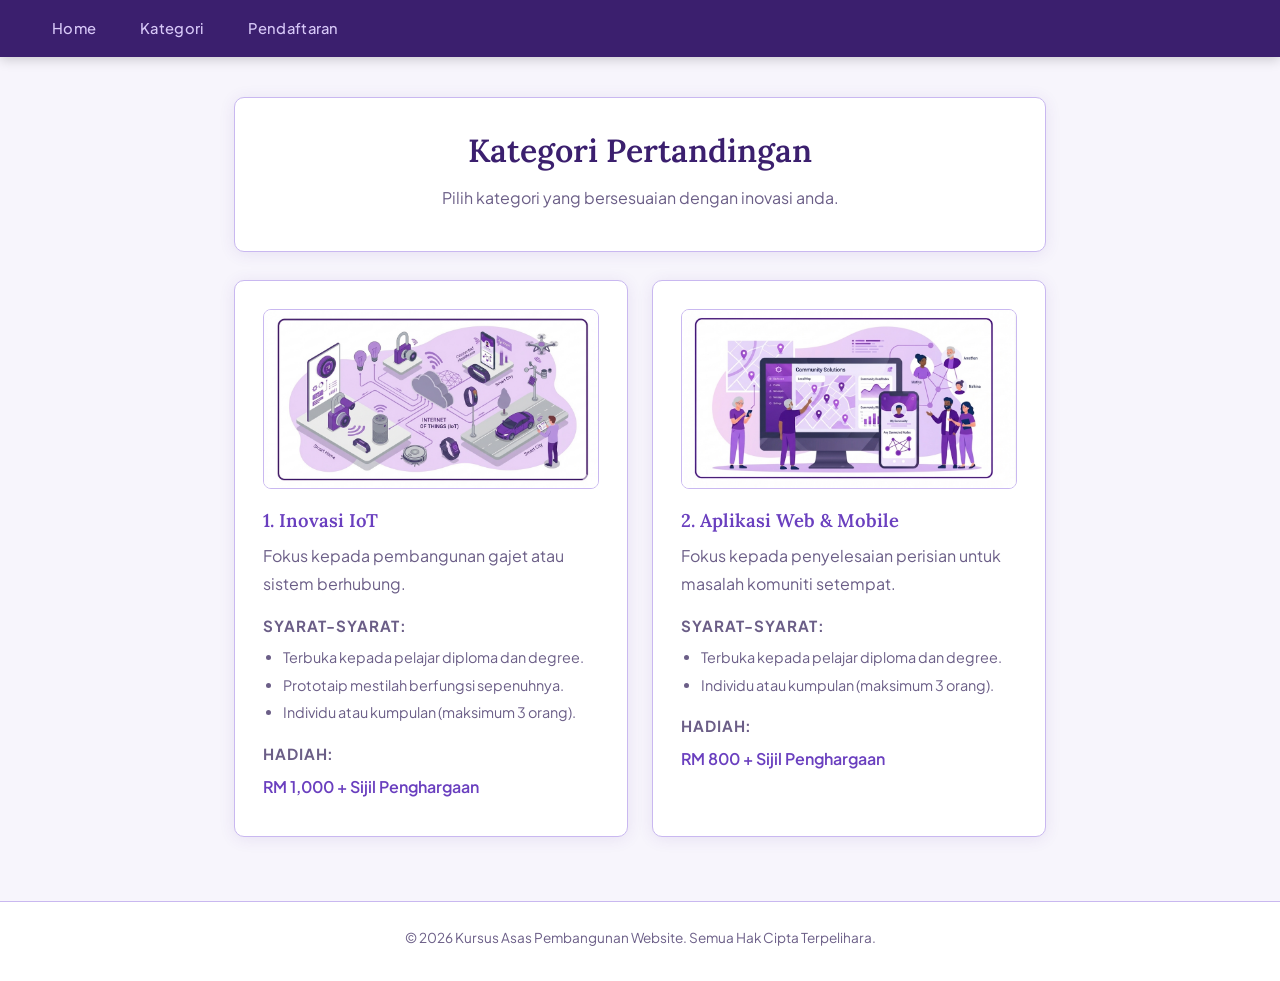
==== kategori.html @ 6e60af55 "Add files via upload" ====
<html>
<head>
    <meta charset="UTF-8">
    <meta name="viewport" content="width=device-width, initial-scale=1.0">
    <title>Kategori | Pertandingan Inovasi META 2026</title>
    <link rel="stylesheet" href="style.css">
</head>
<body>

    <header>
        <nav>
            <ul>
                <li><a href="index.html">Home</a></li>
                <li><a href="kategori.html">Kategori</a></li>
                <li><a href="daftar.html">Pendaftaran</a></li>
            </ul>
        </nav>
    </header>

    <main>
        <section id="tajuk-kategori">
            <h1>Kategori Pertandingan</h1>
            <p>Pilih kategori yang bersesuaian dengan inovasi anda.</p>
        </section>

        <div class="container-kategori">
            <article class="kad-kategori">
                <img src="iot.png" alt="Imej Kategori IoT">
                <h2>1. Inovasi IoT</h2>
                <p>Fokus kepada pembangunan gajet atau sistem berhubung.</p>
                <h3>Syarat-syarat:</h3>
                <ul>
                    <li>Terbuka kepada pelajar diploma dan degree.</li>
                    <li>Prototaip mestilah berfungsi sepenuhnya.</li>
                    <li>Individu atau kumpulan (maksimum 3 orang).</li>
                </ul>
                <h3>Hadiah:</h3>
                <p><strong>RM 1,000 + Sijil Penghargaan</strong></p>
            </article>

            <article class="kad-kategori">
                <img src="web-app.png" alt="Imej Kategori Web App">
                <h2>2. Aplikasi Web & Mobile</h2>
                <p>Fokus kepada penyelesaian perisian untuk masalah komuniti setempat.</p>
                <h3>Syarat-syarat:</h3>
                <ul>
                    <li>Terbuka kepada pelajar diploma dan degree.</li>
                    <li>Individu atau kumpulan (maksimum 3 orang).</li>
                </ul>
                <h3>Hadiah:</h3>
                <p><strong>RM 800 + Sijil Penghargaan</strong></p>
            </article>
        </div>   
    </main>

    <footer>
        <p>&copy; 2026 Kursus Asas Pembangunan Website. Semua Hak Cipta Terpelihara.</p>
    </footer>

</body>
</html>
---- style.css ----
@import url('https://fonts.googleapis.com/css2?family=Plus+Jakarta+Sans:wght@400;500;600;700&family=Lora:ital,wght@0,400;0,600;1,400&display=swap');

:root {
  --bg:           #f7f5fc;
  --surface:      #ffffff;
  --purple-dark:  #3b1f6e;
  --purple-mid:   #6a3fbf;
  --purple-light: #9b6fe8;
  --purple-tint:  #ede8fb;
  --purple-border:#c9b8f0;
  --text:         #1e1230;
  --text-muted:   #6b5e87;
  --accent:       #b87cff;
  --radius:       10px;
  --shadow:       0 2px 16px rgba(90, 50, 160, 0.10);
}

*, *::before, *::after { box-sizing: border-box; margin: 0; padding: 0; }

html { scroll-behavior: smooth; }

body {
  font-family: 'Plus Jakarta Sans', sans-serif;
  background-color: var(--bg);
  color: var(--text);
  font-size: 16px;
  line-height: 1.7;
}

header {
  background-color: var(--purple-dark);
  padding: 0 2rem;
  position: sticky;
  top: 0;
  z-index: 100;
  box-shadow: 0 2px 12px rgba(0,0,0,0.20);
}

nav ul {
  list-style: none;
  display: flex;
  gap: 0.25rem;
  padding: 0;
  margin: 0;
}

nav ul li a {
  display: block;
  padding: 1rem 1.25rem;
  color: #d8c9f8;
  text-decoration: none;
  font-weight: 500;
  font-size: 0.92rem;
  letter-spacing: 0.02em;
  transition: color 0.2s, background 0.2s;
  border-radius: var(--radius);
}

nav ul li a:hover {
  color: #fff;
  background: rgba(255,255,255,0.10);
}

main {
  max-width: 860px;
  margin: 0 auto;
  padding: 2.5rem 1.5rem 4rem;
}

section {
  background: var(--surface);
  border-radius: var(--radius);
  padding: 2rem 2.25rem;
  margin-bottom: 1.75rem;
  border: 1px solid var(--purple-border);
  box-shadow: var(--shadow);
}

h1 {
  font-family: 'Lora', serif;
  font-size: 2rem;
  font-weight: 600;
  color: var(--purple-dark);
  margin-bottom: 0.75rem;
  line-height: 1.3;
}

h2 {
  font-family: 'Lora', serif;
  font-size: 1.35rem;
  font-weight: 600;
  color: var(--purple-mid);
  margin-bottom: 0.75rem;
}

h3 {
  font-size: 0.95rem;
  font-weight: 700;
  color: var(--text-muted);
  text-transform: uppercase;
  letter-spacing: 0.06em;
  margin: 1rem 0 0.4rem;
}

p { color: var(--text-muted); margin-bottom: 0.5rem; }

p strong {
  color: var(--purple-dark);
  font-weight: 600;
}

hr {
  border: none;
  border-top: 2px dashed var(--purple-border);
  margin: 0.25rem 0 1.75rem;
  opacity: 0.6;
}

#maklumat-pertandingan img {
  width: 100%;
  border-radius: var(--radius);
  margin-top: 1.25rem;
  border: 2px solid var(--purple-border);
  object-fit: cover;
}

#countdown {
  text-align: center;
  background: linear-gradient(135deg, var(--purple-dark) 0%, var(--purple-mid) 100%);
  border: none;
}

#countdown h2 {
  color: #d8c9f8;
  font-size: 1.1rem;
  letter-spacing: 0.05em;
  text-transform: uppercase;
  margin-bottom: 1rem;
}

#timer-display p {
  font-size: 1.75rem;
  font-weight: 700;
  color: #fff;
  letter-spacing: 0.04em;
}

#peserta {
  display: flex;
  align-items: center;
  gap: 1rem;
  background: var(--purple-tint);
  border-color: var(--purple-border);
}

#peserta h2 { margin-bottom: 0; }

#peserta p {
  margin: 0;
  font-size: 1rem;
  color: var(--text-muted);
}

#bilangan-peserta {
  font-size: 1.5rem;
  font-weight: 700;
  color: var(--purple-mid);
}

.map-container {
  border-radius: var(--radius);
  overflow: hidden;
  border: 2px solid var(--purple-border);
  margin-top: 1rem;
}

.map-container iframe {
  display: block;
  width: 100%;
  height: 360px;
}

#tajuk-kategori {
  text-align: center;
}

.container-kategori {
  display: grid;
  grid-template-columns: repeat(auto-fit, minmax(280px, 1fr));
  gap: 1.5rem;
  margin-top: 0.5rem;
}

.kad-kategori {
  background: var(--surface);
  border: 1px solid var(--purple-border);
  border-radius: var(--radius);
  padding: 1.75rem;
  box-shadow: var(--shadow);
  transition: transform 0.2s, box-shadow 0.2s;
}

.kad-kategori:hover {
  transform: translateY(-3px);
  box-shadow: 0 6px 24px rgba(90, 50, 160, 0.18);
}

.kad-kategori img {
  width: 100%;
  height: 180px;
  object-fit: cover;
  border-radius: calc(var(--radius) - 2px);
  margin-bottom: 1rem;
  border: 1px solid var(--purple-border);
}

.kad-kategori h2 {
  font-size: 1.15rem;
  margin-bottom: 0.4rem;
}

.kad-kategori ul {
  padding-left: 1.25rem;
  margin-bottom: 0.5rem;
}

.kad-kategori ul li {
  color: var(--text-muted);
  font-size: 0.9rem;
  margin-bottom: 0.2rem;
}

.kad-kategori p strong {
  color: var(--purple-mid);
  font-size: 1rem;
}

#pendaftaran-header {
  text-align: center;
}

#pendaftaran-header img {
  display: block;
  margin: 0 auto 0.5rem;
}

#form-container {
  padding: 1.5rem;
}

.google-form iframe {
  border-radius: var(--radius);
  border: 2px solid var(--purple-border);
  display: block;
}

footer {
  text-align: center;
  padding: 1.5rem;
  font-size: 0.85rem;
  color: var(--text-muted);
  border-top: 1px solid var(--purple-border);
  background: var(--surface);
}

@media (max-width: 600px) {
  main { padding: 1.5rem 1rem 3rem; }
  h1 { font-size: 1.5rem; }
  section { padding: 1.5rem 1.25rem; }
  #timer-display p { font-size: 1.2rem; }
  .container-kategori { grid-template-columns: 1fr; }
}
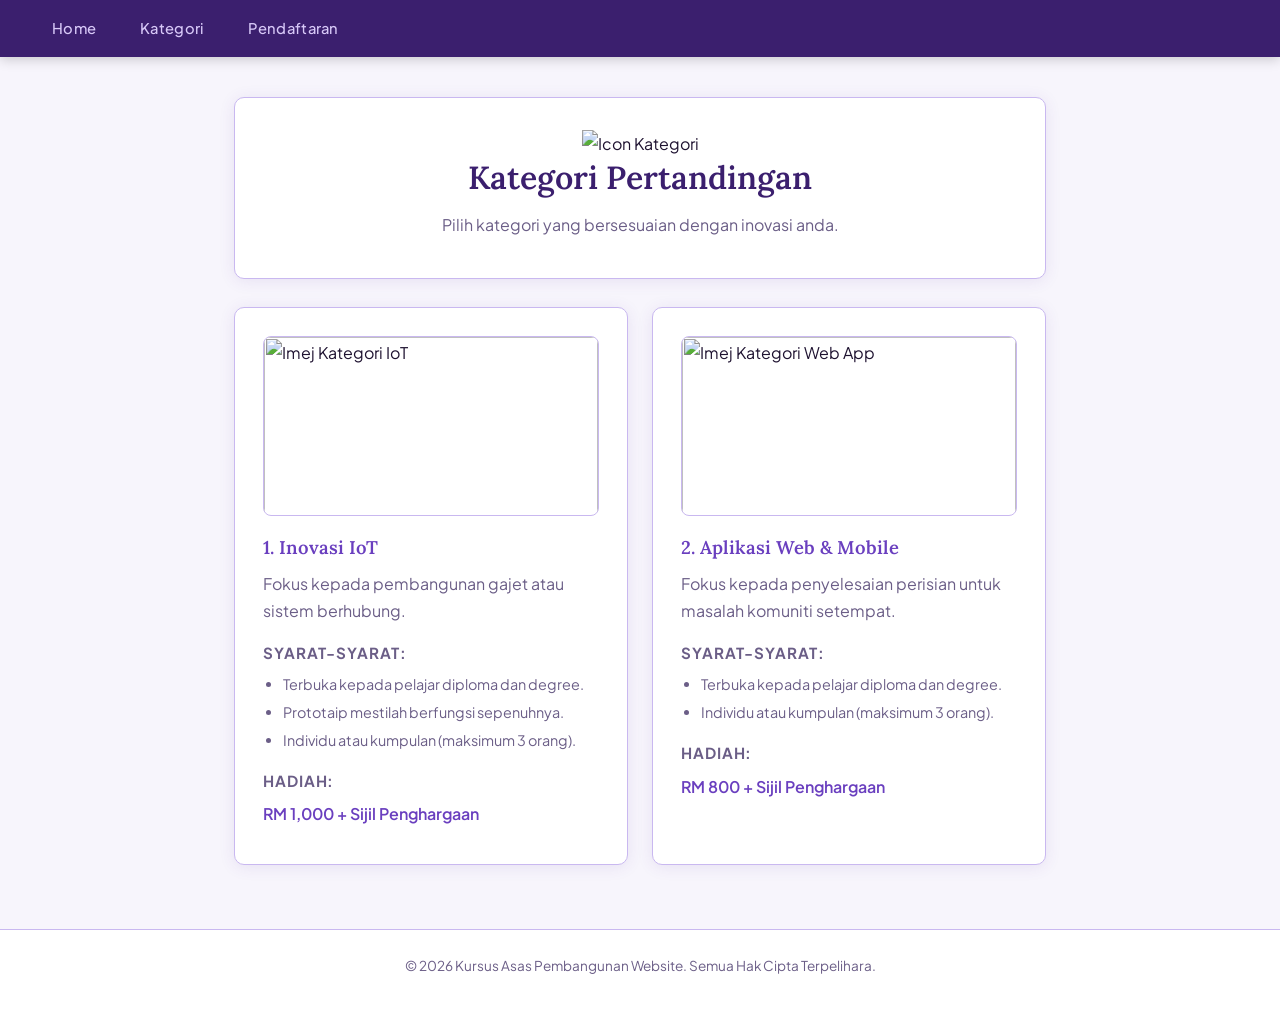
==== commit d239d2b7: "Update kategori.html" ====
--- a/kategori.html
+++ b/kategori.html
@@ -19,13 +19,14 @@
 
     <main>
         <section id="tajuk-kategori">
+            <img src="letak_gambar_icon_kategori_disini.png" alt="Icon Kategori" class="icon-header">
             <h1>Kategori Pertandingan</h1>
             <p>Pilih kategori yang bersesuaian dengan inovasi anda.</p>
         </section>
 
         <div class="container-kategori">
             <article class="kad-kategori">
-                <img src="iot.png" alt="Imej Kategori IoT">
+                <img src="letak_gambar_kategori_iot_disini.png" alt="Imej Kategori IoT">
                 <h2>1. Inovasi IoT</h2>
                 <p>Fokus kepada pembangunan gajet atau sistem berhubung.</p>
                 <h3>Syarat-syarat:</h3>
@@ -39,7 +40,7 @@
             </article>
 
             <article class="kad-kategori">
-                <img src="web-app.png" alt="Imej Kategori Web App">
+                <img src="letak_gambar_kategori_webapp_disini.png" alt="Imej Kategori Web App">
                 <h2>2. Aplikasi Web & Mobile</h2>
                 <p>Fokus kepada penyelesaian perisian untuk masalah komuniti setempat.</p>
                 <h3>Syarat-syarat:</h3>
--- a/style.css
+++ b/style.css
@@ -269,4 +269,4 @@
   section { padding: 1.5rem 1.25rem; }
   #timer-display p { font-size: 1.2rem; }
   .container-kategori { grid-template-columns: 1fr; }
-}+}
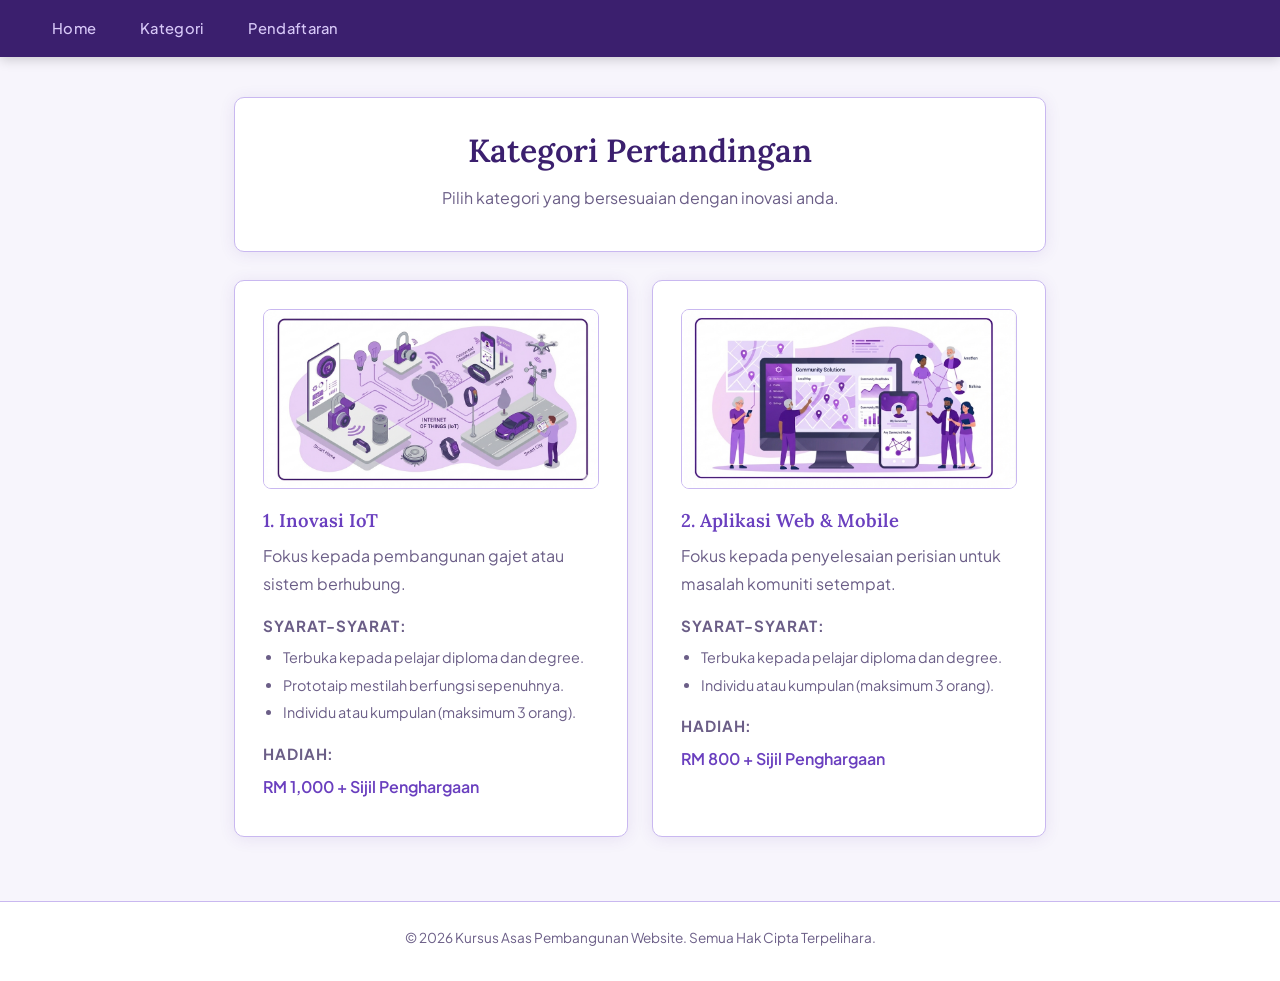
==== commit f8f0ca86: "Update kategori.html" ====
--- a/kategori.html
+++ b/kategori.html
@@ -19,14 +19,13 @@
 
     <main>
         <section id="tajuk-kategori">
-            <img src="letak_gambar_icon_kategori_disini.png" alt="Icon Kategori" class="icon-header">
             <h1>Kategori Pertandingan</h1>
             <p>Pilih kategori yang bersesuaian dengan inovasi anda.</p>
         </section>
 
         <div class="container-kategori">
             <article class="kad-kategori">
-                <img src="letak_gambar_kategori_iot_disini.png" alt="Imej Kategori IoT">
+                <img src="iot.png" alt="Imej Kategori IoT">
                 <h2>1. Inovasi IoT</h2>
                 <p>Fokus kepada pembangunan gajet atau sistem berhubung.</p>
                 <h3>Syarat-syarat:</h3>
@@ -40,7 +39,7 @@
             </article>
 
             <article class="kad-kategori">
-                <img src="letak_gambar_kategori_webapp_disini.png" alt="Imej Kategori Web App">
+                <img src="web-app.png" alt="Imej Kategori Web App">
                 <h2>2. Aplikasi Web & Mobile</h2>
                 <p>Fokus kepada penyelesaian perisian untuk masalah komuniti setempat.</p>
                 <h3>Syarat-syarat:</h3>
@@ -60,3 +59,4 @@
 
 </body>
 </html>
+
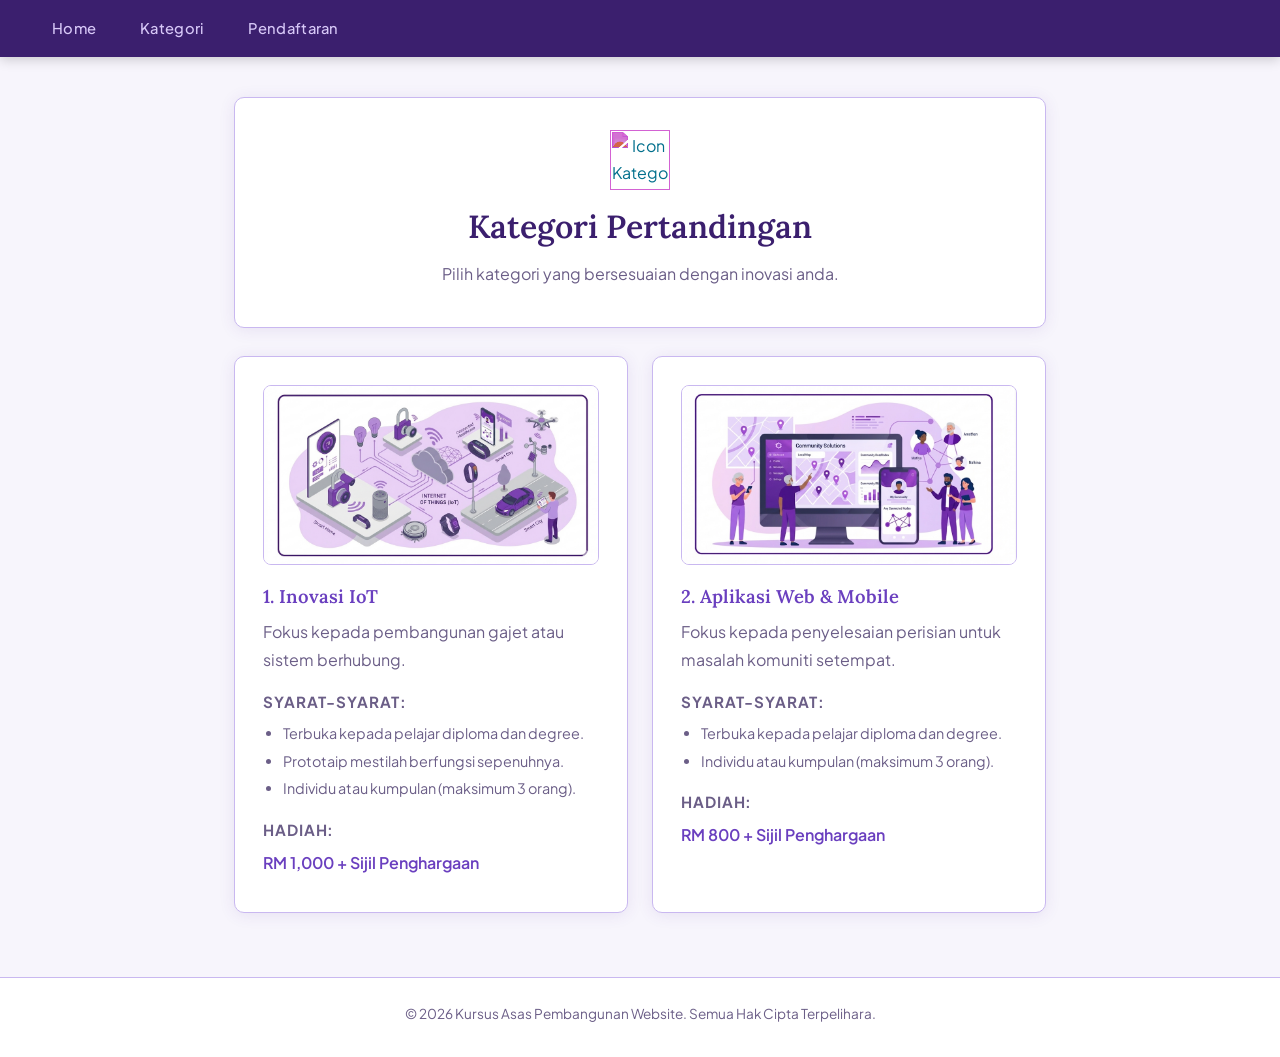
==== commit 41fda6a6: "Update kategori.html" ====
--- a/kategori.html
+++ b/kategori.html
@@ -19,6 +19,9 @@
 
     <main>
         <section id="tajuk-kategori">
+            <!-- Ikon ditambah di sini -->
+            <img src="ikonkategori.png" alt="Icon Kategori" class="icon-header">
+            
             <h1>Kategori Pertandingan</h1>
             <p>Pilih kategori yang bersesuaian dengan inovasi anda.</p>
         </section>
@@ -59,4 +62,3 @@
 
 </body>
 </html>
-
--- a/style.css
+++ b/style.css
@@ -180,8 +180,22 @@
   height: 360px;
 }
 
-#tajuk-kategori {
+#tajuk-kategori, #pendaftaran-header {
   text-align: center;
+  padding: 2rem;
+}
+
+.icon-header {
+  width: 60px;
+  height: auto;
+  display: block;
+  margin: 0 auto 1rem auto;
+  filter: invert(15%) sepia(35%) saturate(3501%) hue-rotate(247deg) brightness(83%) contrast(99%);
+}
+
+#pendaftaran-header img {
+  display: block;
+  margin: 0 auto 0.5rem;
 }
 
 .container-kategori {
@@ -235,15 +249,6 @@
   font-size: 1rem;
 }
 
-#pendaftaran-header {
-  text-align: center;
-}
-
-#pendaftaran-header img {
-  display: block;
-  margin: 0 auto 0.5rem;
-}
-
 #form-container {
   padding: 1.5rem;
 }
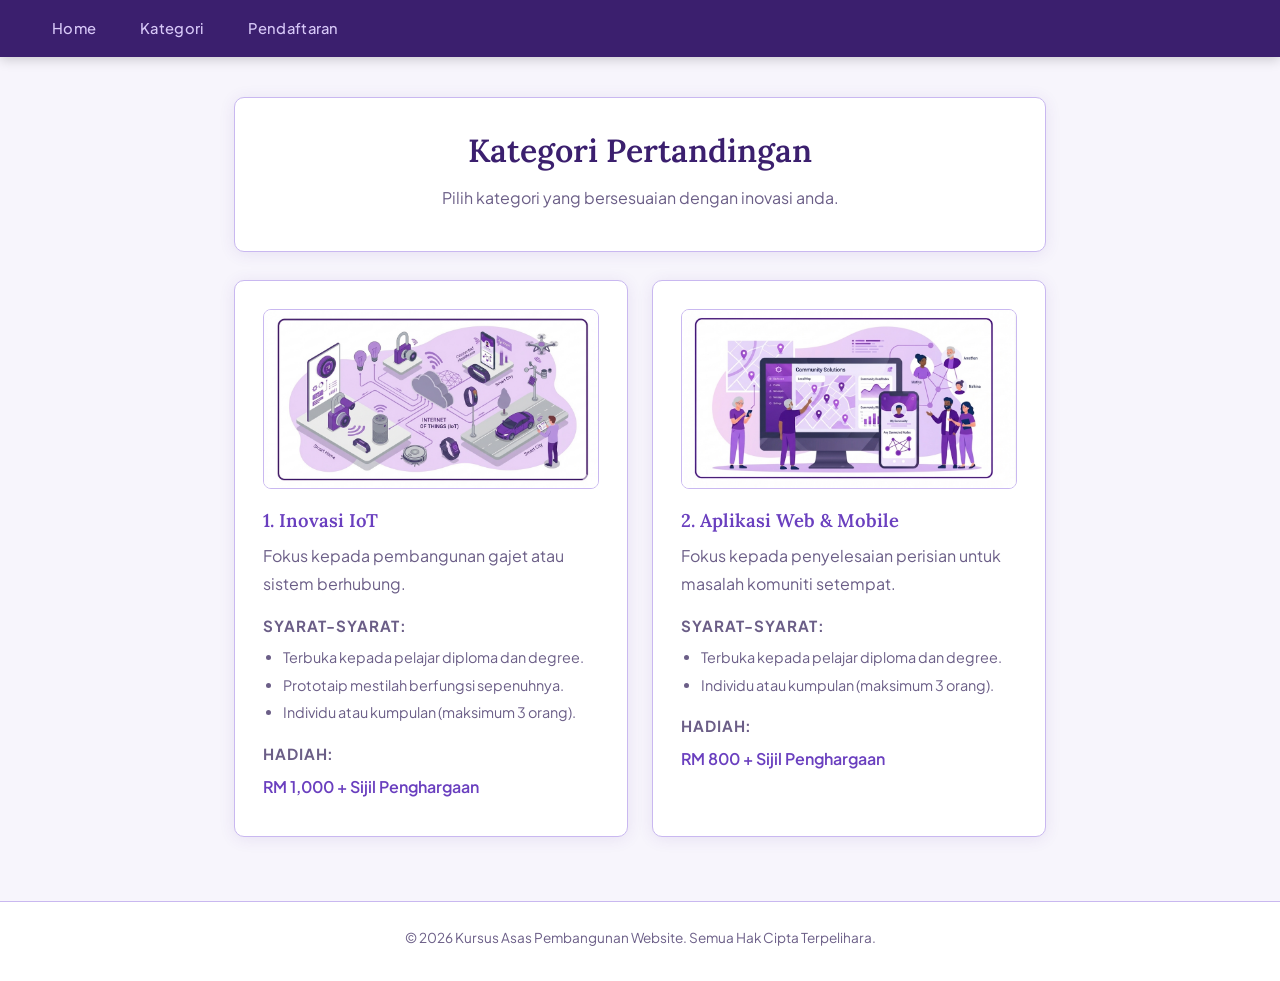
==== commit 8ff0fd8c: "Update kategori.html" ====
--- a/kategori.html
+++ b/kategori.html
@@ -19,9 +19,6 @@
 
     <main>
         <section id="tajuk-kategori">
-            <!-- Ikon ditambah di sini -->
-            <img src="ikonkategori.png" alt="Icon Kategori" class="icon-header">
-            
             <h1>Kategori Pertandingan</h1>
             <p>Pilih kategori yang bersesuaian dengan inovasi anda.</p>
         </section>
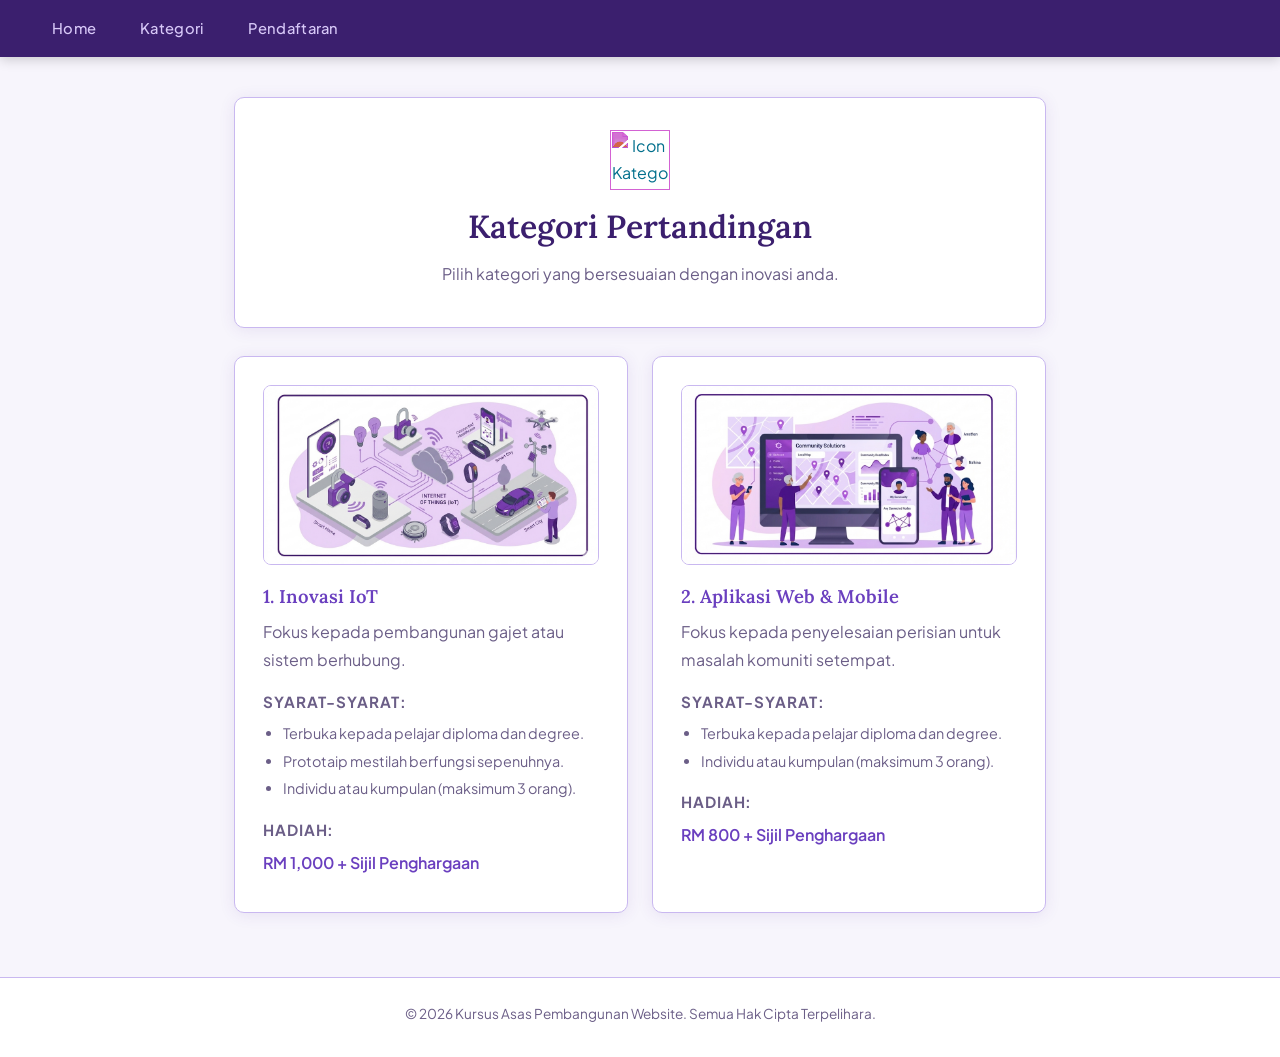
==== commit b275134d: "Update kategori.html" ====
--- a/kategori.html
+++ b/kategori.html
@@ -18,9 +18,10 @@
     </header>
 
     <main>
-        <section id="tajuk-kategori">
-            <h1>Kategori Pertandingan</h1>
-            <p>Pilih kategori yang bersesuaian dengan inovasi anda.</p>
+        <section id="tajuk-kategori" style="text-align: center; padding: 2rem;">
+    <img src="https://cdn-icons-png.flaticon.com/512/3502/3502492.png" alt="Icon Kategori" style="width: 60px; height: auto; display: block; margin: 0 auto 1rem; filter: invert(15%) sepia(35%) saturate(3501%) hue-rotate(247deg) brightness(83%) contrast(99%);">
+    <h1>Kategori Pertandingan</h1>
+    <p>Pilih kategori yang bersesuaian dengan inovasi anda.</p>
         </section>
 
         <div class="container-kategori">
